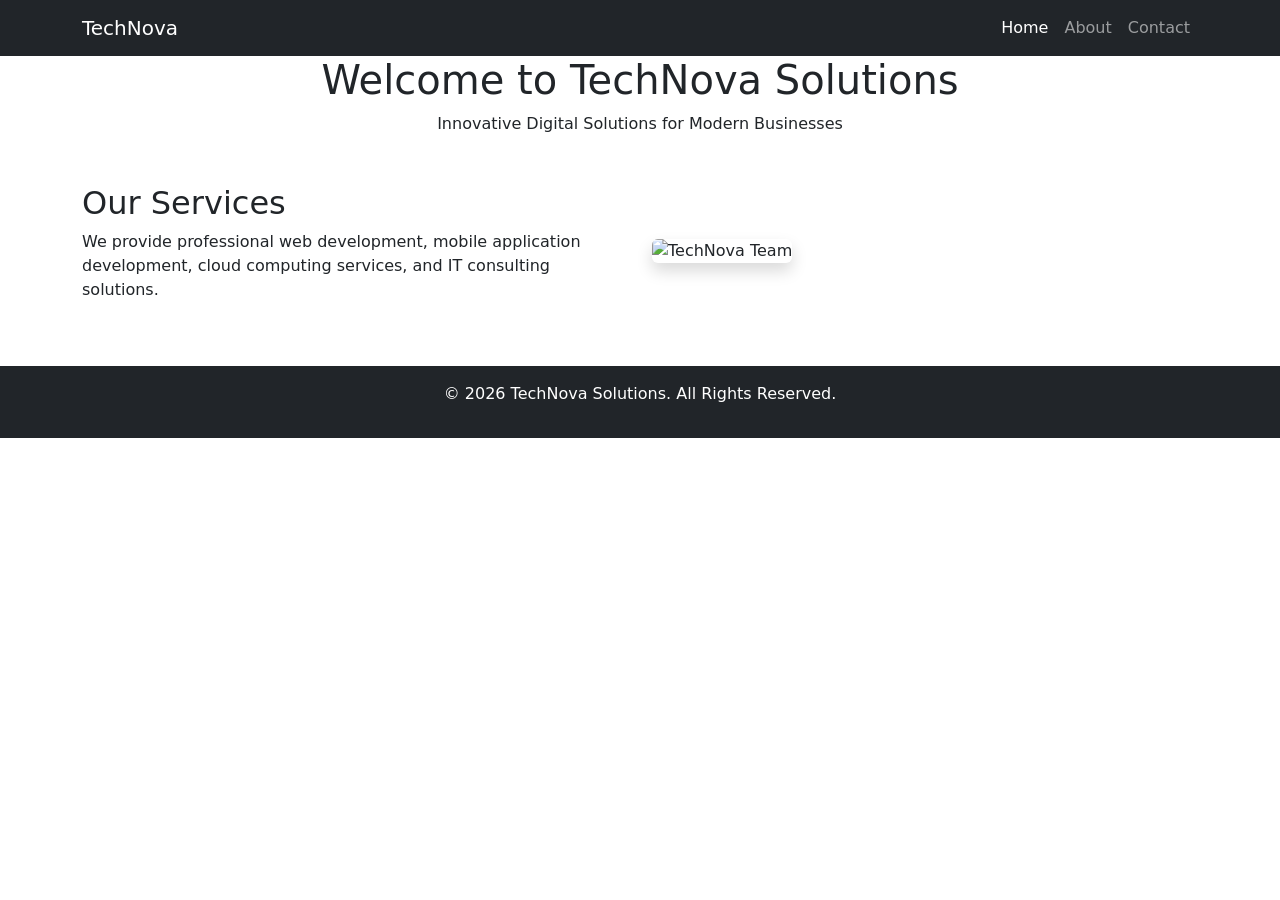
==== index.html @ 96417b00 "Nav & home" ====
<!DOCTYPE html>
<html lang="en">
<head>
    <meta charset="UTF-8">
    <meta name="viewport" content="width=device-width, initial-scale=1.0">
    <title>TechNova Solutions</title>

    <link href="https://cdn.jsdelivr.net/npm/bootstrap@5.3.3/dist/css/bootstrap.min.css"
          rel="stylesheet">

    <link rel="stylesheet" href="css/style.css">
</head>
<body>

<nav class="navbar navbar-expand-lg navbar-dark bg-dark">
    <div class="container">

        <a class="navbar-brand" href="index.html">
            TechNova
        </a>

        <button class="navbar-toggler"
                type="button"
                data-bs-toggle="collapse"
                data-bs-target="#menu">
            <span class="navbar-toggler-icon"></span>
        </button>

        <div class="collapse navbar-collapse" id="menu">

            <ul class="navbar-nav ms-auto">

                <li class="nav-item">
                    <a class="nav-link active" href="index.html">Home</a>
                </li>

                <li class="nav-item">
                    <a class="nav-link" href="about.html">About</a>
                </li>

                <li class="nav-item">
                    <a class="nav-link" href="contact.html">Contact</a>
                </li>

            </ul>

        </div>

    </div>
</nav>

<section class="hero text-center">
    <div class="container">
        <h1>Welcome to TechNova Solutions</h1>
        <p>Innovative Digital Solutions for Modern Businesses</p>
    </div>
</section>

<section class="container mt-5">

    <div class="row align-items-center">

        <div class="col-md-6">

            <h2>Our Services</h2>

            <p>
                We provide professional web development,
                mobile application development,
                cloud computing services,
                and IT consulting solutions.
            </p>

        </div>

        <div class="col-md-6">

            <img src="images/team.jpg"
                 alt="TechNova Team"
                 class="img-fluid rounded shadow">

        </div>

    </div>

</section>

<footer class="bg-dark text-white text-center p-3 mt-5">
    <p>&copy; 2026 TechNova Solutions. All Rights Reserved.</p>
</footer>

<script src="https://cdn.jsdelivr.net/npm/bootstrap@5.3.3/dist/js/bootstrap.bundle.min.js"></script>

</body>
</html>
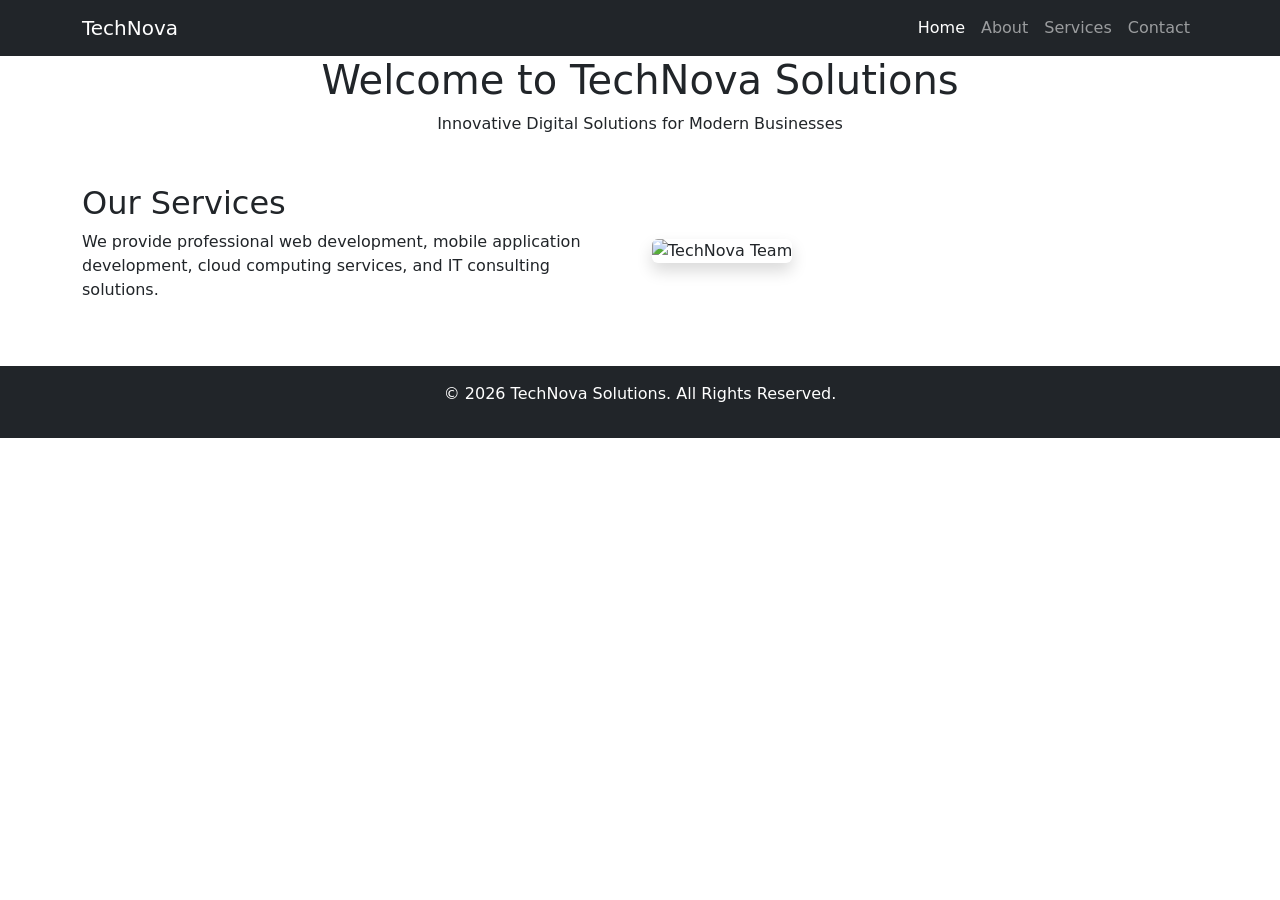
==== commit b4614d0d: "Added services" ====
--- a/index.html
+++ b/index.html
@@ -37,6 +37,12 @@
                 <li class="nav-item">
                     <a class="nav-link" href="about.html">About</a>
                 </li>
+                
+                <li class="nav-item">
+    <a class="nav-link" href="services.html">
+        Services
+    </a>
+</li>
 
                 <li class="nav-item">
                     <a class="nav-link" href="contact.html">Contact</a>
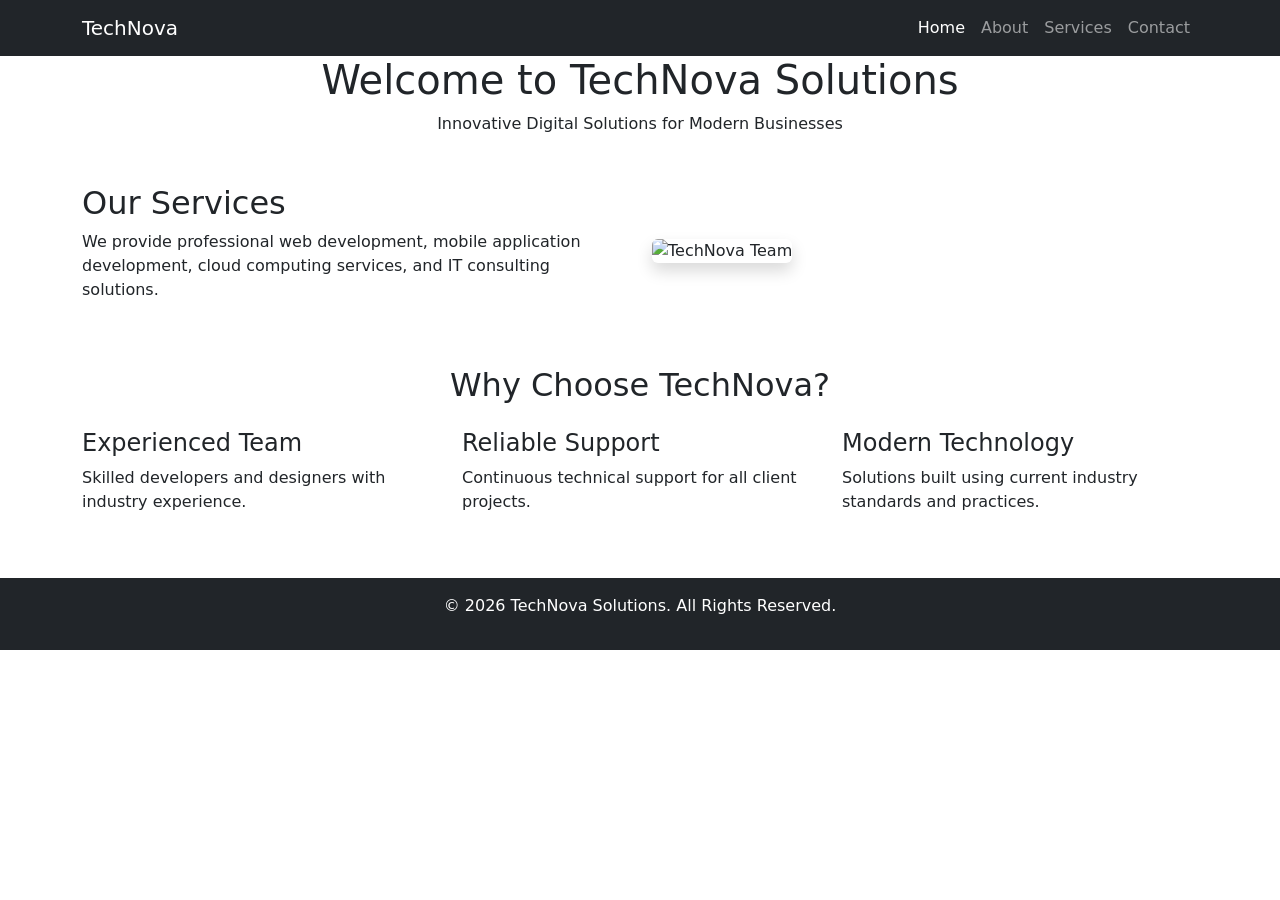
==== commit 7c0704af: "included servies in homepage" ====
--- a/index.html
+++ b/index.html
@@ -37,7 +37,7 @@
                 <li class="nav-item">
                     <a class="nav-link" href="about.html">About</a>
                 </li>
-                
+
                 <li class="nav-item">
     <a class="nav-link" href="services.html">
         Services
@@ -90,6 +90,41 @@
     </div>
 
 </section>
+<section class="container my-5">
+
+    <h2 class="text-center mb-4">
+        Why Choose TechNova?
+    </h2>
+
+    <div class="row">
+
+        <div class="col-md-4">
+            <h4>Experienced Team</h4>
+            <p>
+                Skilled developers and designers
+                with industry experience.
+            </p>
+        </div>
+
+        <div class="col-md-4">
+            <h4>Reliable Support</h4>
+            <p>
+                Continuous technical support
+                for all client projects.
+            </p>
+        </div>
+
+        <div class="col-md-4">
+            <h4>Modern Technology</h4>
+            <p>
+                Solutions built using current
+                industry standards and practices.
+            </p>
+        </div>
+
+    </div>
+
+</section>
 
 <footer class="bg-dark text-white text-center p-3 mt-5">
     <p>&copy; 2026 TechNova Solutions. All Rights Reserved.</p>
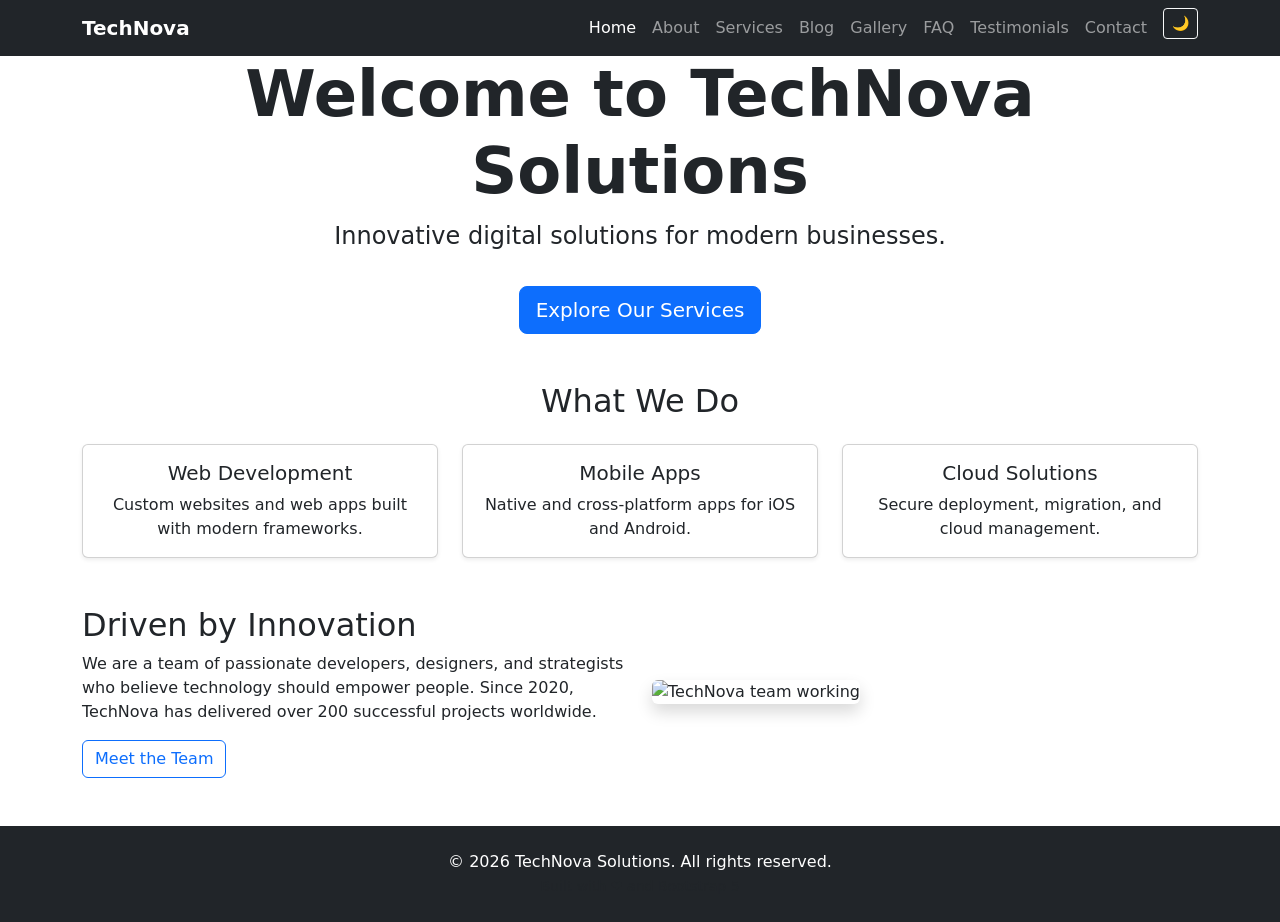
==== commit b774bc5e: "updated html mainpage" ====
--- a/index.html
+++ b/index.html
@@ -1,136 +1,96 @@
 <!DOCTYPE html>
 <html lang="en">
 <head>
-    <meta charset="UTF-8">
-    <meta name="viewport" content="width=device-width, initial-scale=1.0">
-    <title>TechNova Solutions</title>
-
-    <link href="https://cdn.jsdelivr.net/npm/bootstrap@5.3.3/dist/css/bootstrap.min.css"
-          rel="stylesheet">
-
-    <link rel="stylesheet" href="css/style.css">
+    <meta charset="UTF-8" />
+    <meta name="viewport" content="width=device-width, initial-scale=1.0" />
+    <title>TechNova Solutions — Home</title>
+    <link href="https://cdn.jsdelivr.net/npm/bootstrap@5.3.3/dist/css/bootstrap.min.css" rel="stylesheet" />
+    <link rel="stylesheet" href="css/style.css" />
 </head>
 <body>
+    <nav class="navbar navbar-expand-lg navbar-dark bg-dark sticky-top">
+        <div class="container">
+            <a class="navbar-brand fw-bold" href="index.html">TechNova</a>
+            <button class="navbar-toggler" type="button" data-bs-toggle="collapse" data-bs-target="#mainNav">
+                <span class="navbar-toggler-icon"></span>
+            </button>
+            <div class="collapse navbar-collapse" id="mainNav">
+                <ul class="navbar-nav ms-auto">
+                    <li class="nav-item"><a class="nav-link active" href="index.html">Home</a></li>
+                    <li class="nav-item"><a class="nav-link" href="about.html">About</a></li>
+                    <li class="nav-item"><a class="nav-link" href="services.html">Services</a></li>
+                    <li class="nav-item"><a class="nav-link" href="blog.html">Blog</a></li>
+                    <li class="nav-item"><a class="nav-link" href="gallery.html">Gallery</a></li>
+                    <li class="nav-item"><a class="nav-link" href="faq.html">FAQ</a></li>
+                    <li class="nav-item"><a class="nav-link" href="testimonials.html">Testimonials</a></li>
+                    <li class="nav-item"><a class="nav-link" href="contact.html">Contact</a></li>
+                    <li class="nav-item">
+                        <button id="darkModeToggle" class="btn btn-outline-light btn-sm ms-2" aria-label="Toggle dark mode">🌙</button>
+                    </li>
+                </ul>
+            </div>
+        </div>
+    </nav>
 
-<nav class="navbar navbar-expand-lg navbar-dark bg-dark">
-    <div class="container">
+    <section class="hero-section text-center d-flex align-items-center">
+        <div class="container">
+            <h1 class="display-3 fw-bold">Welcome to TechNova Solutions</h1>
+            <p class="lead fs-4">Innovative digital solutions for modern businesses.</p>
+            <a href="services.html" class="btn btn-primary btn-lg mt-3">Explore Our Services</a>
+        </div>
+    </section>
 
-        <a class="navbar-brand" href="index.html">
-            TechNova
-        </a>
+    <section class="container my-5">
+        <h2 class="text-center mb-4">What We Do</h2>
+        <div class="row g-4">
+            <div class="col-md-4">
+                <div class="card h-100 shadow-sm">
+                    <div class="card-body text-center">
+                        <h5 class="card-title">Web Development</h5>
+                        <p class="card-text">Custom websites and web apps built with modern frameworks.</p>
+                    </div>
+                </div>
+            </div>
+            <div class="col-md-4">
+                <div class="card h-100 shadow-sm">
+                    <div class="card-body text-center">
+                        <h5 class="card-title">Mobile Apps</h5>
+                        <p class="card-text">Native and cross-platform apps for iOS and Android.</p>
+                    </div>
+                </div>
+            </div>
+            <div class="col-md-4">
+                <div class="card h-100 shadow-sm">
+                    <div class="card-body text-center">
+                        <h5 class="card-title">Cloud Solutions</h5>
+                        <p class="card-text">Secure deployment, migration, and cloud management.</p>
+                    </div>
+                </div>
+            </div>
+        </div>
+    </section>
 
-        <button class="navbar-toggler"
-                type="button"
-                data-bs-toggle="collapse"
-                data-bs-target="#menu">
-            <span class="navbar-toggler-icon"></span>
-        </button>
+    <section class="container my-5">
+        <div class="row align-items-center">
+            <div class="col-lg-6">
+                <h2>Driven by Innovation</h2>
+                <p>We are a team of passionate developers, designers, and strategists who believe technology should empower people. Since 2020, TechNova has delivered over 200 successful projects worldwide.</p>
+                <a href="about.html" class="btn btn-outline-primary">Meet the Team</a>
+            </div>
+            <div class="col-lg-6 mt-4 mt-lg-0">
+                <img src="https://picsum.photos/seed/team/600/400" alt="TechNova team working" class="img-fluid rounded shadow" />
+            </div>
+        </div>
+    </section>
 
-        <div class="collapse navbar-collapse" id="menu">
+    <footer class="bg-dark text-white py-4 mt-5">
+        <div class="container text-center">
+            <p class="mb-0">&copy; 2026 TechNova Solutions. All rights reserved.</p>
+            <small class="text-muted">Built with ❤️ and Bootstrap 5</small>
+        </div>
+    </footer>
 
-            <ul class="navbar-nav ms-auto">
-
-                <li class="nav-item">
-                    <a class="nav-link active" href="index.html">Home</a>
-                </li>
-
-                <li class="nav-item">
-                    <a class="nav-link" href="about.html">About</a>
-                </li>
-
-                <li class="nav-item">
-    <a class="nav-link" href="services.html">
-        Services
-    </a>
-</li>
-
-                <li class="nav-item">
-                    <a class="nav-link" href="contact.html">Contact</a>
-                </li>
-
-            </ul>
-
-        </div>
-
-    </div>
-</nav>
-
-<section class="hero text-center">
-    <div class="container">
-        <h1>Welcome to TechNova Solutions</h1>
-        <p>Innovative Digital Solutions for Modern Businesses</p>
-    </div>
-</section>
-
-<section class="container mt-5">
-
-    <div class="row align-items-center">
-
-        <div class="col-md-6">
-
-            <h2>Our Services</h2>
-
-            <p>
-                We provide professional web development,
-                mobile application development,
-                cloud computing services,
-                and IT consulting solutions.
-            </p>
-
-        </div>
-
-        <div class="col-md-6">
-
-            <img src="images/team.jpg"
-                 alt="TechNova Team"
-                 class="img-fluid rounded shadow">
-
-        </div>
-
-    </div>
-
-</section>
-<section class="container my-5">
-
-    <h2 class="text-center mb-4">
-        Why Choose TechNova?
-    </h2>
-
-    <div class="row">
-
-        <div class="col-md-4">
-            <h4>Experienced Team</h4>
-            <p>
-                Skilled developers and designers
-                with industry experience.
-            </p>
-        </div>
-
-        <div class="col-md-4">
-            <h4>Reliable Support</h4>
-            <p>
-                Continuous technical support
-                for all client projects.
-            </p>
-        </div>
-
-        <div class="col-md-4">
-            <h4>Modern Technology</h4>
-            <p>
-                Solutions built using current
-                industry standards and practices.
-            </p>
-        </div>
-
-    </div>
-
-</section>
-
-<footer class="bg-dark text-white text-center p-3 mt-5">
-    <p>&copy; 2026 TechNova Solutions. All Rights Reserved.</p>
-</footer>
-
-<script src="https://cdn.jsdelivr.net/npm/bootstrap@5.3.3/dist/js/bootstrap.bundle.min.js"></script>
-
+    <script src="https://cdn.jsdelivr.net/npm/bootstrap@5.3.3/dist/js/bootstrap.bundle.min.js"></script>
+    <script src="js/script.js"></script>
 </body>
 </html>
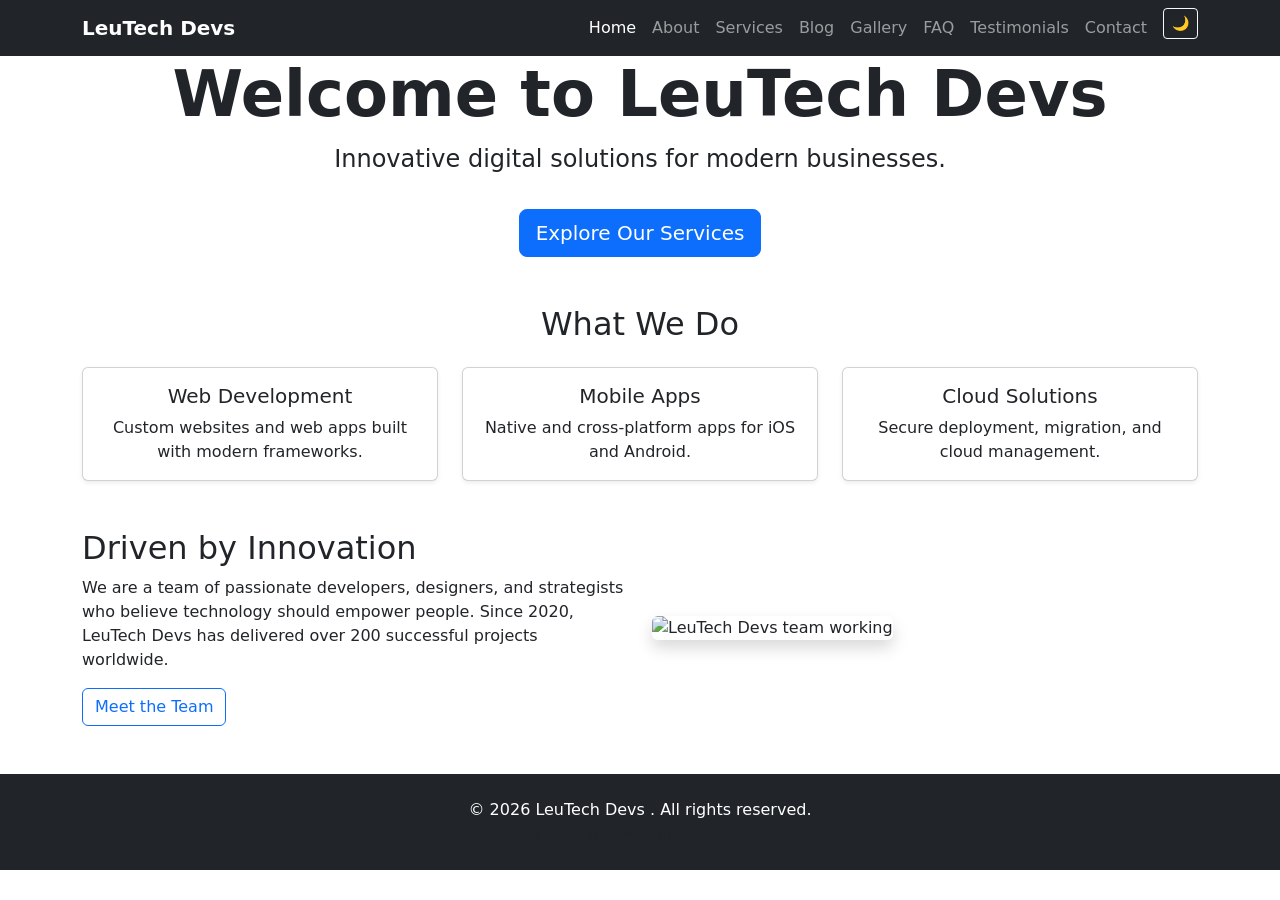
==== commit 25a5d53f: "restructure" ====
--- a/index.html
+++ b/index.html
@@ -3,14 +3,14 @@
 <head>
     <meta charset="UTF-8" />
     <meta name="viewport" content="width=device-width, initial-scale=1.0" />
-    <title>TechNova Solutions — Home</title>
+    <title>Leutech Devs — Home</title>
     <link href="https://cdn.jsdelivr.net/npm/bootstrap@5.3.3/dist/css/bootstrap.min.css" rel="stylesheet" />
     <link rel="stylesheet" href="css/style.css" />
 </head>
 <body>
     <nav class="navbar navbar-expand-lg navbar-dark bg-dark sticky-top">
         <div class="container">
-            <a class="navbar-brand fw-bold" href="index.html">TechNova</a>
+            <a class="navbar-brand fw-bold" href="index.html">LeuTech Devs</a>
             <button class="navbar-toggler" type="button" data-bs-toggle="collapse" data-bs-target="#mainNav">
                 <span class="navbar-toggler-icon"></span>
             </button>
@@ -34,7 +34,7 @@
 
     <section class="hero-section text-center d-flex align-items-center">
         <div class="container">
-            <h1 class="display-3 fw-bold">Welcome to TechNova Solutions</h1>
+            <h1 class="display-3 fw-bold">Welcome to LeuTech Devs</h1>
             <p class="lead fs-4">Innovative digital solutions for modern businesses.</p>
             <a href="services.html" class="btn btn-primary btn-lg mt-3">Explore Our Services</a>
         </div>
@@ -74,19 +74,19 @@
         <div class="row align-items-center">
             <div class="col-lg-6">
                 <h2>Driven by Innovation</h2>
-                <p>We are a team of passionate developers, designers, and strategists who believe technology should empower people. Since 2020, TechNova has delivered over 200 successful projects worldwide.</p>
+                <p>We are a team of passionate developers, designers, and strategists who believe technology should empower people. Since 2020, LeuTech Devs has delivered over 200 successful projects worldwide.</p>
                 <a href="about.html" class="btn btn-outline-primary">Meet the Team</a>
             </div>
             <div class="col-lg-6 mt-4 mt-lg-0">
-                <img src="https://picsum.photos/seed/team/600/400" alt="TechNova team working" class="img-fluid rounded shadow" />
+                <img src="https://picsum.photos/seed/team/600/400" alt="LeuTech Devs team working" class="img-fluid rounded shadow" />
             </div>
         </div>
     </section>
 
     <footer class="bg-dark text-white py-4 mt-5">
         <div class="container text-center">
-            <p class="mb-0">&copy; 2026 TechNova Solutions. All rights reserved.</p>
-            <small class="text-muted">Built with ❤️ and Bootstrap 5</small>
+            <p class="mb-0">&copy; 2026 LeuTech Devs . All rights reserved.</p>
+            <small class="text-muted">Built with html css js and Bootstrap 5</small>
         </div>
     </footer>
 
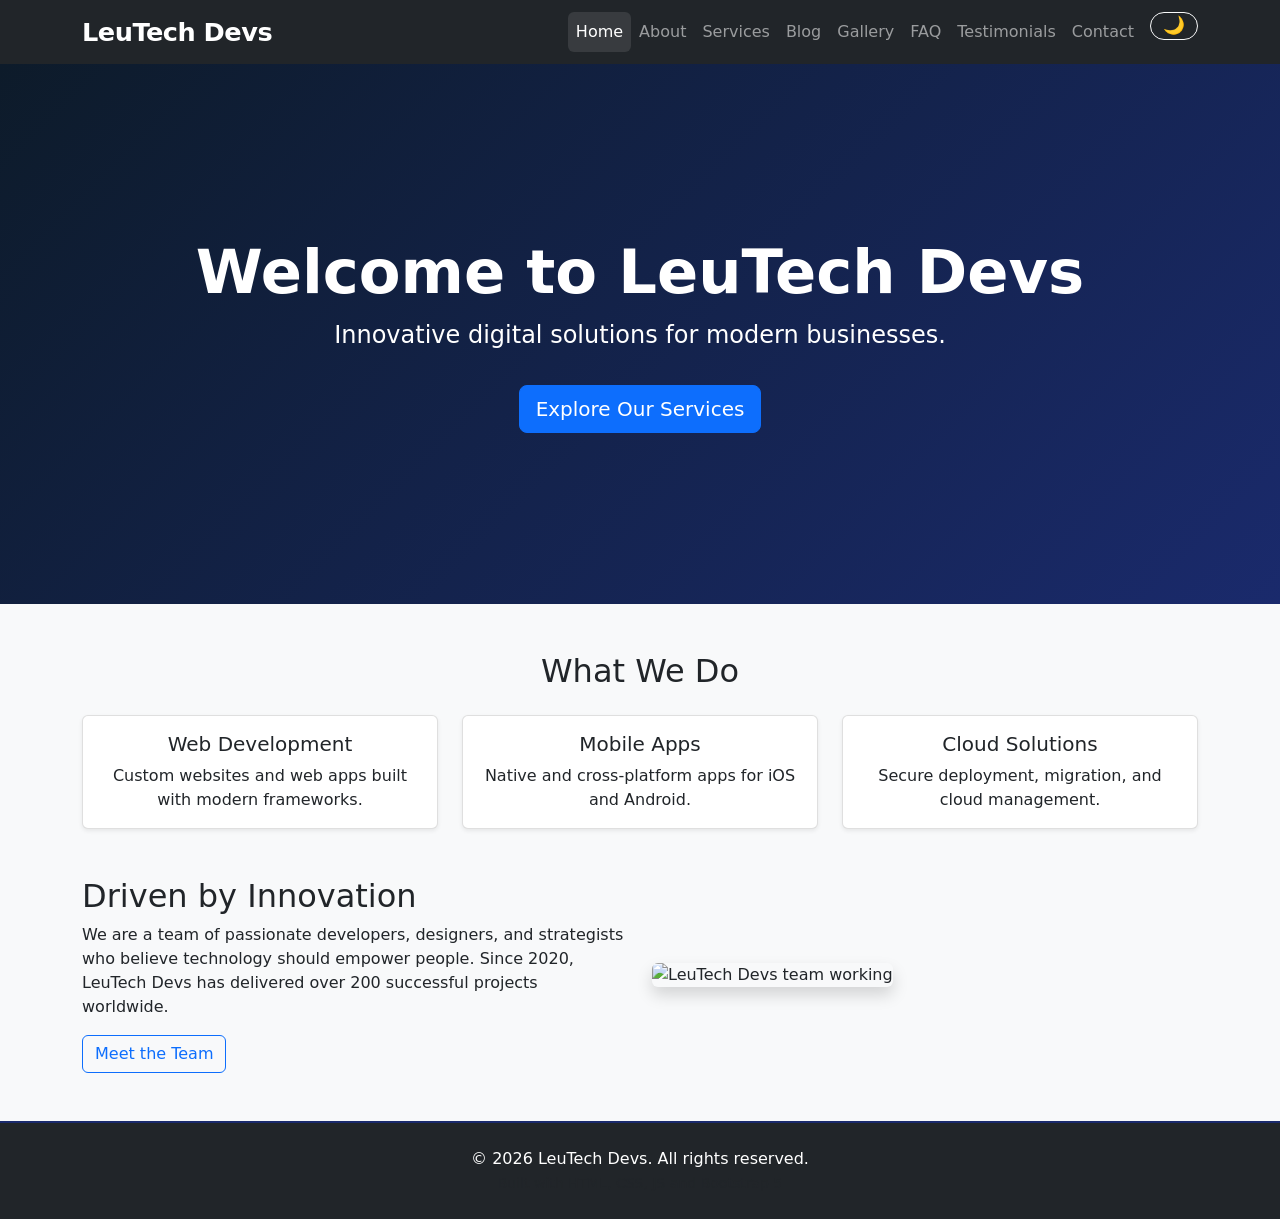
==== commit bfee09eb: "cross checking" ====
--- a/index.html
+++ b/index.html
@@ -3,7 +3,7 @@
 <head>
     <meta charset="UTF-8" />
     <meta name="viewport" content="width=device-width, initial-scale=1.0" />
-    <title>Leutech Devs — Home</title>
+    <title>LeuTech Devs — Home</title>
     <link href="https://cdn.jsdelivr.net/npm/bootstrap@5.3.3/dist/css/bootstrap.min.css" rel="stylesheet" />
     <link rel="stylesheet" href="css/style.css" />
 </head>
@@ -85,8 +85,8 @@
 
     <footer class="bg-dark text-white py-4 mt-5">
         <div class="container text-center">
-            <p class="mb-0">&copy; 2026 LeuTech Devs . All rights reserved.</p>
-            <small class="text-muted">Built with html css js and Bootstrap 5</small>
+            <p class="mb-0">&copy; 2026 LeuTech Devs. All rights reserved.</p>
+            <small class="text-muted">Built with HTML, CSS, JS and Bootstrap 5</small>
         </div>
     </footer>
 
--- a/css/style.css
+++ b/css/style.css
@@ -0,0 +1,137 @@
+:root {
+    --bg-body: #f8f9fa;
+    --text-body: #212529;
+    --bg-card: #ffffff;
+    --border-card: rgba(0,0,0,0.125);
+    --shadow-card: 0 .5rem 1rem rgba(0,0,0,0.08);
+    --hero-bg: linear-gradient(135deg, #0d1b2a 0%, #1a2a6c 100%);
+    --hero-text: #ffffff;
+    --page-header-bg: #e9ecef;
+    --page-header-text: #212529;
+}
+
+body.dark-mode {
+    --bg-body: #1a1a2e;         
+    --text-body: #f0f0f0;        
+    --bg-card: #2a2a40;
+    --border-card: #3a3a50;
+    --shadow-card: 0 .5rem 1rem rgba(0,0,0,0.6);
+    --page-header-bg: #252540;
+    --page-header-text: #f0f0f0;
+}
+
+body {
+    background-color: var(--bg-body);
+    color: var(--text-body);
+    transition: background-color 0.3s ease, color 0.3s ease;
+    font-family: 'Segoe UI', system-ui, -apple-system, sans-serif;
+}
+
+.hidden {
+    display: none !important;
+}
+
+.card {
+    background-color: var(--bg-card);
+    border-color: var(--border-card);
+    box-shadow: var(--shadow-card);
+    transition: transform 0.2s ease, box-shadow 0.2s ease;
+}
+.card:hover {
+    transform: translateY(-4px);
+    box-shadow: 0 .75rem 1.5rem rgba(0,0,0,0.12);
+}
+body.dark-mode .card:hover {
+    box-shadow: 0 .75rem 1.5rem rgba(0,0,0,0.5);
+}
+
+.hero-section {
+    min-height: 60vh;
+    background: var(--hero-bg);
+    color: var(--hero-text);
+    padding: 4rem 0;
+}
+.hero-section h1 {
+    font-size: clamp(2.2rem, 6vw, 3.8rem);
+}
+.hero-section .lead {
+    font-size: clamp(1rem, 2vw, 1.5rem);
+}
+
+.page-header {
+    background-color: var(--page-header-bg);
+    color: var(--page-header-text);
+    padding: 3rem 0;
+    border-bottom: 3px solid #1a2a6c;
+}
+body.dark-mode .page-header {
+    border-bottom-color: #4a7dd2;
+}
+
+.navbar-brand {
+    font-size: 1.6rem;
+    letter-spacing: -0.5px;
+}
+.navbar .nav-link {
+    font-weight: 500;
+    padding: 0.5rem 1rem;
+    border-radius: 6px;
+    transition: background 0.2s;
+}
+.navbar .nav-link:hover,
+.navbar .nav-link.active {
+    background: rgba(255,255,255,0.1);
+}
+
+#darkModeToggle {
+    border-radius: 50px;
+    padding: 0.25rem 0.75rem;
+    font-size: 1.1rem;
+    line-height: 1;
+}
+
+#galleryFilter .btn {
+    border-radius: 50px;
+    padding: 0.4rem 1.4rem;
+    font-weight: 500;
+}
+#galleryFilter .btn.active {
+    background-color: #1a2a6c;
+    color: #fff;
+    border-color: #1a2a6c;
+}
+body.dark-mode #galleryFilter .btn.active {
+    background-color: #4a7dd2;
+    border-color: #4a7dd2;
+}
+
+.faq-item.highlight .accordion-button {
+    background-color: #fff3cd;
+    color: #856404;
+}
+body.dark-mode .faq-item.highlight .accordion-button {
+    background-color: #3a2a1a;
+    color: #f0d89e;
+}
+
+footer {
+    background-color: #0d1b2a !important;
+    border-top: 2px solid #1a2a6c;
+}
+body.dark-mode footer {
+    border-top-color: #2a3a6c;
+}
+
+@media (max-width: 768px) {
+    .hero-section {
+        min-height: 40vh;
+        padding: 2.5rem 0;
+    }
+    .page-header {
+        padding: 2rem 0;
+    }
+    #darkModeToggle {
+        margin-top: 0.5rem;
+        margin-left: 0 !important;
+    }
+}
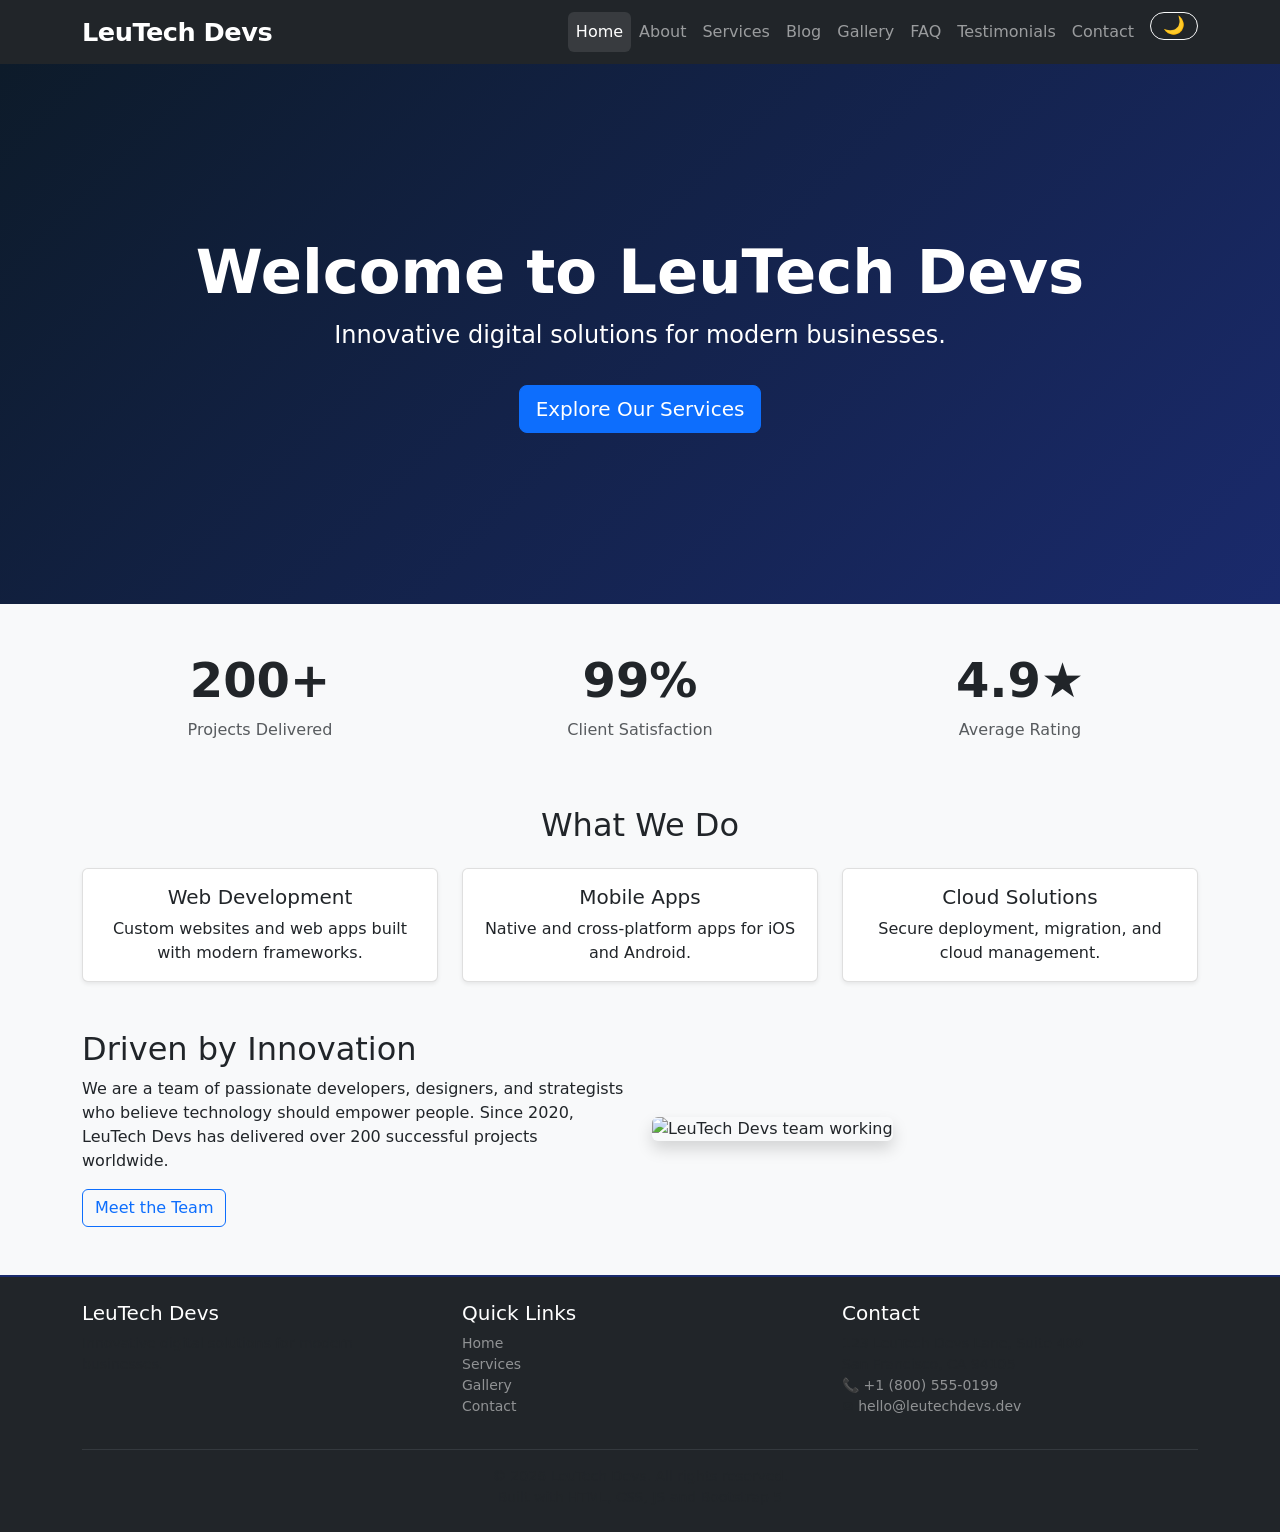
==== commit 0d79e788: "final version" ====
--- a/index.html
+++ b/index.html
@@ -3,20 +3,21 @@
 <head>
     <meta charset="UTF-8" />
     <meta name="viewport" content="width=device-width, initial-scale=1.0" />
+    <meta name="description" content="LeuTech Devs – innovative digital solutions for modern businesses. Web development, mobile apps, cloud, and consulting." />
     <title>LeuTech Devs — Home</title>
     <link href="https://cdn.jsdelivr.net/npm/bootstrap@5.3.3/dist/css/bootstrap.min.css" rel="stylesheet" />
     <link rel="stylesheet" href="css/style.css" />
 </head>
 <body>
-    <nav class="navbar navbar-expand-lg navbar-dark bg-dark sticky-top">
+    <nav class="navbar navbar-expand-lg navbar-dark bg-dark sticky-top" aria-label="Main navigation">
         <div class="container">
             <a class="navbar-brand fw-bold" href="index.html">LeuTech Devs</a>
-            <button class="navbar-toggler" type="button" data-bs-toggle="collapse" data-bs-target="#mainNav">
+            <button class="navbar-toggler" type="button" data-bs-toggle="collapse" data-bs-target="#mainNav" aria-controls="mainNav" aria-expanded="false" aria-label="Toggle navigation">
                 <span class="navbar-toggler-icon"></span>
             </button>
             <div class="collapse navbar-collapse" id="mainNav">
                 <ul class="navbar-nav ms-auto">
-                    <li class="nav-item"><a class="nav-link active" href="index.html">Home</a></li>
+                    <li class="nav-item"><a class="nav-link active" aria-current="page" href="index.html">Home</a></li>
                     <li class="nav-item"><a class="nav-link" href="about.html">About</a></li>
                     <li class="nav-item"><a class="nav-link" href="services.html">Services</a></li>
                     <li class="nav-item"><a class="nav-link" href="blog.html">Blog</a></li>
@@ -25,23 +26,41 @@
                     <li class="nav-item"><a class="nav-link" href="testimonials.html">Testimonials</a></li>
                     <li class="nav-item"><a class="nav-link" href="contact.html">Contact</a></li>
                     <li class="nav-item">
-                        <button id="darkModeToggle" class="btn btn-outline-light btn-sm ms-2" aria-label="Toggle dark mode">🌙</button>
+                        <button id="darkModeToggle" class="btn btn-outline-light btn-sm ms-2" aria-label="Toggle dark mode" aria-pressed="false">🌙</button>
                     </li>
                 </ul>
             </div>
         </div>
     </nav>
 
-    <section class="hero-section text-center d-flex align-items-center">
+    <section class="hero-section text-center d-flex align-items-center" aria-labelledby="hero-title">
         <div class="container">
-            <h1 class="display-3 fw-bold">Welcome to LeuTech Devs</h1>
+            <h1 id="hero-title" class="display-3 fw-bold">Welcome to LeuTech Devs</h1>
             <p class="lead fs-4">Innovative digital solutions for modern businesses.</p>
             <a href="services.html" class="btn btn-primary btn-lg mt-3">Explore Our Services</a>
         </div>
     </section>
 
-    <section class="container my-5">
-        <h2 class="text-center mb-4">What We Do</h2>
+    <!-- Stats Bar -->
+    <section class="container my-5" aria-label="Company statistics">
+        <div class="row text-center g-4">
+            <div class="col-md-4">
+                <h2 class="display-5 fw-bold">200+</h2>
+                <p class="text-muted">Projects Delivered</p>
+            </div>
+            <div class="col-md-4">
+                <h2 class="display-5 fw-bold">99%</h2>
+                <p class="text-muted">Client Satisfaction</p>
+            </div>
+            <div class="col-md-4">
+                <h2 class="display-5 fw-bold">4.9★</h2>
+                <p class="text-muted">Average Rating</p>
+            </div>
+        </div>
+    </section>
+
+    <section class="container my-5" aria-labelledby="services-preview">
+        <h2 id="services-preview" class="text-center mb-4">What We Do</h2>
         <div class="row g-4">
             <div class="col-md-4">
                 <div class="card h-100 shadow-sm">
@@ -70,10 +89,10 @@
         </div>
     </section>
 
-    <section class="container my-5">
+    <section class="container my-5" aria-labelledby="innovation-title">
         <div class="row align-items-center">
             <div class="col-lg-6">
-                <h2>Driven by Innovation</h2>
+                <h2 id="innovation-title">Driven by Innovation</h2>
                 <p>We are a team of passionate developers, designers, and strategists who believe technology should empower people. Since 2020, LeuTech Devs has delivered over 200 successful projects worldwide.</p>
                 <a href="about.html" class="btn btn-outline-primary">Meet the Team</a>
             </div>
@@ -83,10 +102,38 @@
         </div>
     </section>
 
-    <footer class="bg-dark text-white py-4 mt-5">
-        <div class="container text-center">
-            <p class="mb-0">&copy; 2026 LeuTech Devs. All rights reserved.</p>
-            <small class="text-muted">Built with HTML, CSS, JS and Bootstrap 5</small>
+    <!-- Footer (3-column) -->
+    <footer class="bg-dark text-white py-4 mt-5" aria-label="Footer">
+        <div class="container">
+            <div class="row g-4">
+                <div class="col-md-4">
+                    <h5>LeuTech Devs</h5>
+                    <p class="text-muted small">Innovative digital solutions for modern businesses.</p>
+                </div>
+                <div class="col-md-4">
+                    <h5>Quick Links</h5>
+                    <ul class="list-unstyled small">
+                        <li><a href="index.html" class="text-white-50 text-decoration-none">Home</a></li>
+                        <li><a href="services.html" class="text-white-50 text-decoration-none">Services</a></li>
+                        <li><a href="gallery.html" class="text-white-50 text-decoration-none">Gallery</a></li>
+                        <li><a href="contact.html" class="text-white-50 text-decoration-none">Contact</a></li>
+                    </ul>
+                </div>
+                <div class="col-md-4">
+                    <h5>Contact</h5>
+                    <address class="small text-muted">
+                        <span class="d-block">123 LeuTech Devs Lane, Suite 400</span>
+                        <span class="d-block">San Francisco, CA 94105</span>
+                        <span class="d-block">📞 <a href="tel:+18005550199" class="text-white-50 text-decoration-none">+1 (800) 555‑0199</a></span>
+                        <span class="d-block">✉️ <a href="mailto:hello@leutechdevs.dev" class="text-white-50 text-decoration-none">hello@leutechdevs.dev</a></span>
+                    </address>
+                </div>
+            </div>
+            <hr class="border-secondary" />
+            <div class="text-center small text-muted">
+                <p class="mb-0">&copy; 2026 LeuTech Devs. All rights reserved.</p>
+                <span>Built with HTML, CSS, JS and Bootstrap 5</span>
+            </div>
         </div>
     </footer>
 
--- a/css/style.css
+++ b/css/style.css
@@ -1,23 +1,45 @@
+
 :root {
     --bg-body: #f8f9fa;
     --text-body: #212529;
     --bg-card: #ffffff;
+    --text-card: #212529;
     --border-card: rgba(0,0,0,0.125);
     --shadow-card: 0 .5rem 1rem rgba(0,0,0,0.08);
     --hero-bg: linear-gradient(135deg, #0d1b2a 0%, #1a2a6c 100%);
     --hero-text: #ffffff;
     --page-header-bg: #e9ecef;
     --page-header-text: #212529;
+    --input-bg: #ffffff;
+    --input-text: #212529;
+    --input-placeholder: #6c757d;
+    --accordion-btn-bg: #f8f9fa;
+    --accordion-btn-text: #212529;
+    --accordion-body-bg: #ffffff;
+    --accordion-body-text: #212529;
+    --breadcrumb-bg: transparent;
+    --breadcrumb-text: #212529;
+    --badge-dark-text: #212529;
 }
 
 body.dark-mode {
-    --bg-body: #1a1a2e;         
-    --text-body: #f0f0f0;        
+    --bg-body: #1a1a2e;
+    --text-body: #f0f0f0;
     --bg-card: #2a2a40;
+    --text-card: #f0f0f0;
     --border-card: #3a3a50;
     --shadow-card: 0 .5rem 1rem rgba(0,0,0,0.6);
     --page-header-bg: #252540;
     --page-header-text: #f0f0f0;
+    --input-bg: #2a2a40;
+    --input-text: #f0f0f0;
+    --input-placeholder: #a0a0b0;
+    --accordion-btn-bg: #2a2a40;
+    --accordion-btn-text: #f0f0f0;
+    --accordion-body-bg: #1f1f35;
+    --accordion-body-text: #e0e0e0;
+    --breadcrumb-text: #d0d0d0;
+    --badge-dark-text: #212529; /* keep badges with text-dark readable */
 }
 
 body {
@@ -33,6 +55,7 @@
 
 .card {
     background-color: var(--bg-card);
+    color: var(--text-card);
     border-color: var(--border-card);
     box-shadow: var(--shadow-card);
     transition: transform 0.2s ease, box-shadow 0.2s ease;
@@ -44,12 +67,24 @@
 body.dark-mode .card:hover {
     box-shadow: 0 .75rem 1.5rem rgba(0,0,0,0.5);
 }
+.card-title,
+.card-text,
+.card-body > p,
+.card-body > ul,
+.card-body > blockquote {
+    color: var(--text-card);
+}
 
 .hero-section {
     min-height: 60vh;
     background: var(--hero-bg);
-    color: var(--hero-text);
+    color: var(--hero-text) !important;
     padding: 4rem 0;
+}
+.hero-section h1,
+.hero-section p,
+.hero-section .lead {
+    color: #ffffff !important;
 }
 .hero-section h1 {
     font-size: clamp(2.2rem, 6vw, 3.8rem);
@@ -68,6 +103,17 @@
     border-bottom-color: #4a7dd2;
 }
 
+.breadcrumb {
+    background-color: var(--breadcrumb-bg);
+}
+.breadcrumb-item a {
+    color: var(--breadcrumb-text);
+    text-decoration: none;
+}
+.breadcrumb-item.active {
+    color: var(--breadcrumb-text);
+}
+
 .navbar-brand {
     font-size: 1.6rem;
     letter-spacing: -0.5px;
@@ -104,7 +150,26 @@
     background-color: #4a7dd2;
     border-color: #4a7dd2;
 }
-
+#galleryFilter .btn:focus {
+    box-shadow: 0 0 0 0.2rem rgba(26,42,108,0.4);
+}
+
+.accordion-item {
+    background-color: var(--bg-card);
+    border-color: var(--border-card);
+}
+.accordion-button {
+    background-color: var(--accordion-btn-bg);
+    color: var(--accordion-btn-text);
+}
+.accordion-button:not(.collapsed) {
+    background-color: var(--accordion-btn-bg);
+    color: var(--accordion-btn-text);
+}
+.accordion-body {
+    background-color: var(--accordion-body-bg);
+    color: var(--accordion-body-text);
+}
 .faq-item.highlight .accordion-button {
     background-color: #fff3cd;
     color: #856404;
@@ -113,6 +178,32 @@
     background-color: #3a2a1a;
     color: #f0d89e;
 }
+body.dark-mode .accordion-button::after {
+    filter: invert(1);
+}
+
+.form-control {
+    background-color: var(--input-bg);
+    color: var(--input-text);
+    border-color: var(--border-card);
+}
+.form-control::placeholder {
+    color: var(--input-placeholder);
+}
+.form-control:focus {
+    background-color: var(--input-bg);
+    color: var(--input-text);
+    border-color: #4a7dd2;
+    box-shadow: 0 0 0 0.2rem rgba(26,42,108,0.25);
+}
+
+.badge.text-dark {
+    color: var(--badge-dark-text) !important;
+}
+
+.display-5 {
+    color: var(--text-body);
+}
 
 footer {
     background-color: #0d1b2a !important;
@@ -120,6 +211,12 @@
 }
 body.dark-mode footer {
     border-top-color: #2a3a6c;
+}
+footer a {
+    transition: color 0.2s;
+}
+footer a:hover {
+    color: #ffffff !important;
 }
 
 @media (max-width: 768px) {
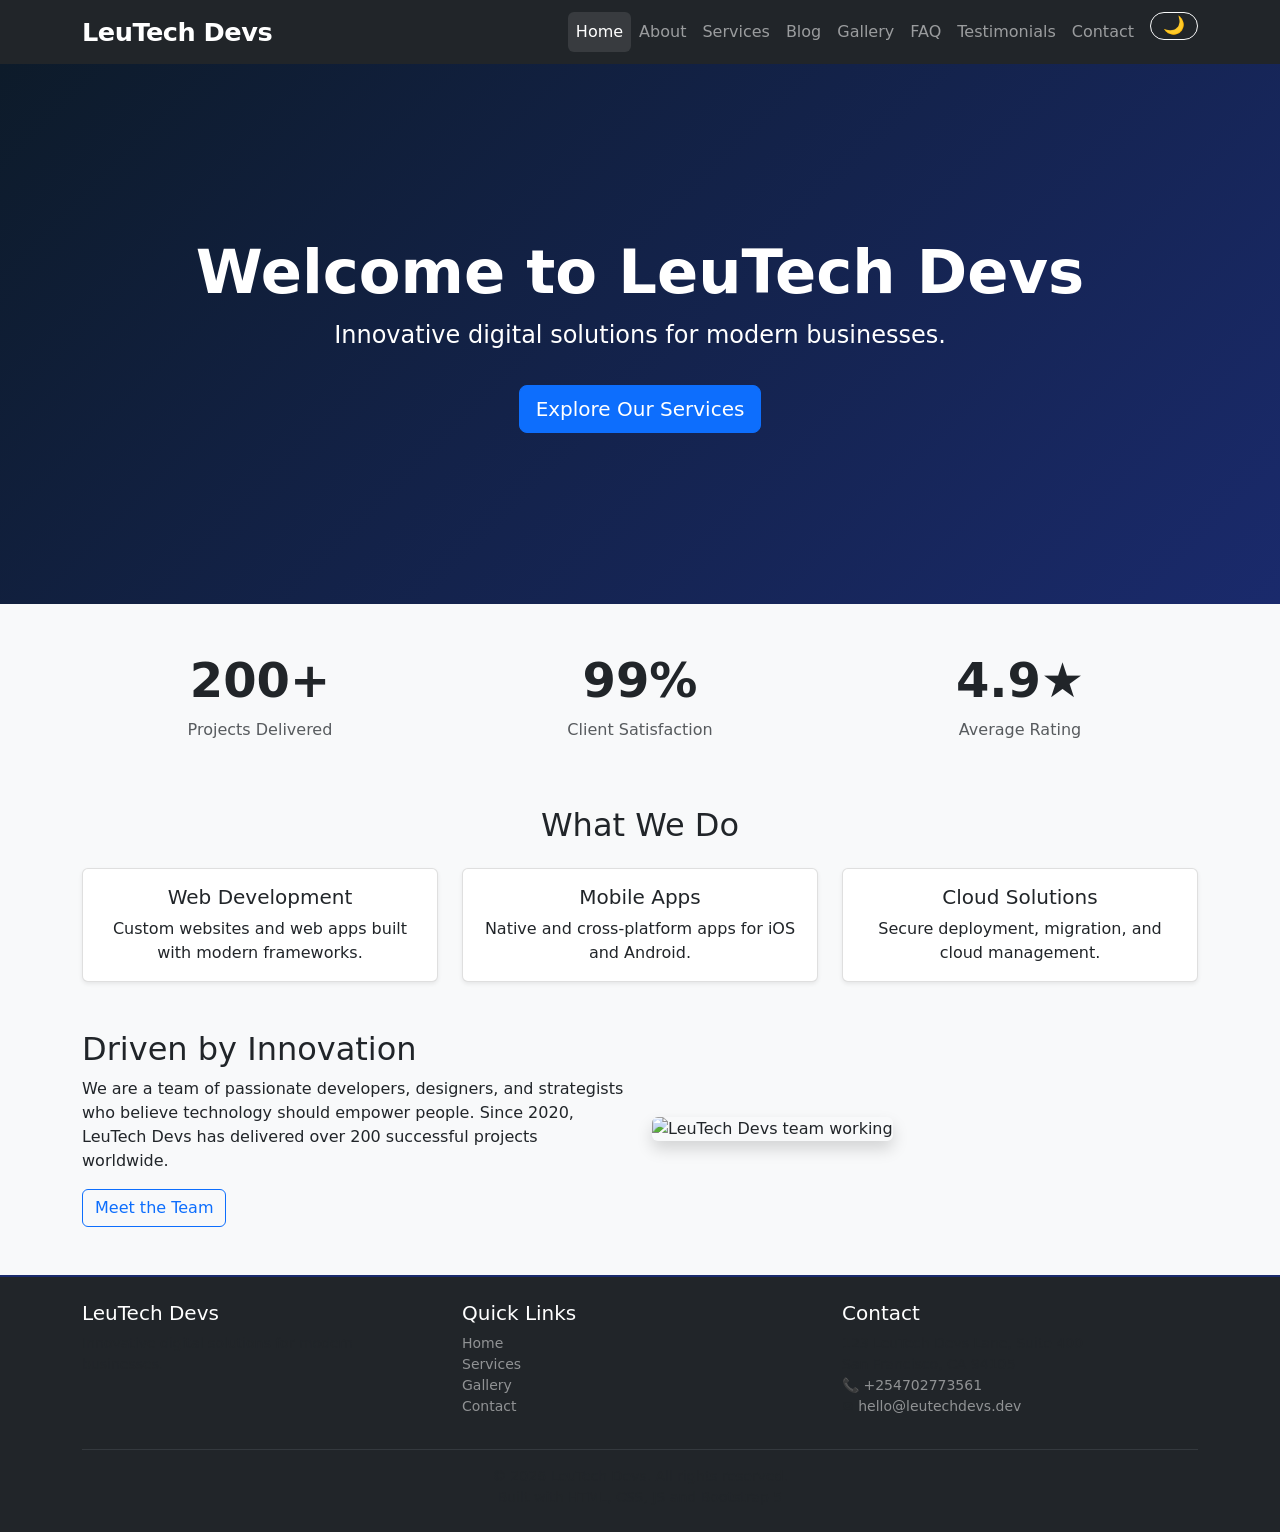
==== commit 1af320c2: "Contact phone number" ====
--- a/index.html
+++ b/index.html
@@ -124,7 +124,7 @@
                     <address class="small text-muted">
                         <span class="d-block">123 LeuTech Devs Lane, Suite 400</span>
                         <span class="d-block">San Francisco, CA 94105</span>
-                        <span class="d-block">📞 <a href="tel:+18005550199" class="text-white-50 text-decoration-none">+1 (800) 555‑0199</a></span>
+                        <span class="d-block">📞 <a href="tel:+18005550199" class="text-white-50 text-decoration-none">+254702773561</a></span>
                         <span class="d-block">✉️ <a href="mailto:hello@leutechdevs.dev" class="text-white-50 text-decoration-none">hello@leutechdevs.dev</a></span>
                     </address>
                 </div>
